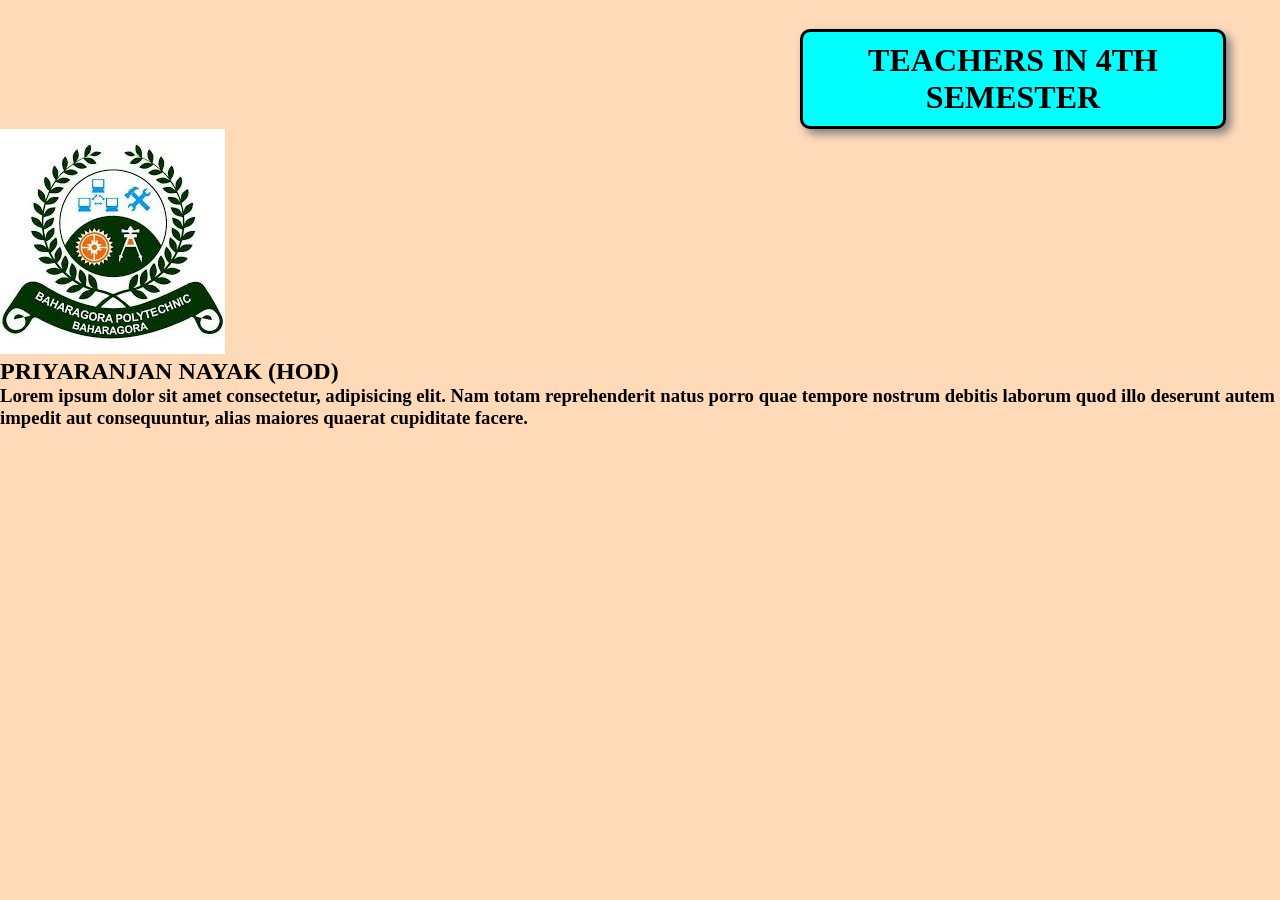
==== about.html @ b99c2242 "adding  hover" ====
<!DOCTYPE html>
<html lang="en">

<head>
    <meta charset="UTF-8">
    <meta name="viewport" content="width=device-width, initial-scale=1.0">
    <title>About baharagora polytechnic college</title>
    <link rel="stylesheet" href="style.css">
</head>
<style>
    .teacher h1 {
        text-align: center;
        border: 3px solid black;
        border-radius: 10px;
        padding: 10px;
        width: 400px;
        margin-left: 800px;
        background-color: cyan;
        box-shadow: 5px 5px 10px gray;
    }
</style>

<body class="body">
    <header class="teacher">
        <h1> TEACHERS IN 4TH SEMESTER</h1>
        <div>
            <img src="baharagorapolytechnic.jpg" alt="ist teacher" >
            <h2>PRIYARANJAN NAYAK (HOD)</h2>
            <H3>Lorem ipsum dolor sit amet consectetur, adipisicing elit. Nam totam reprehenderit natus porro quae
                tempore nostrum debitis laborum quod illo deserunt autem impedit aut consequuntur, alias maiores quaerat
                cupiditate facere.</H3>
        </div>
    </header>
</body>

</html>
---- style.css ----
* {
    margin: 0;
    padding: 0;
    block-size: auto;


}

.imgv {
    display: flex;
    justify-content: center;
    align-items: center;
    margin: 0 auto;
    gap: 1%;
    margin-top: 3vh;
}

.img1 {
    height: 58vh;
}

.im {
    height: 63vh;

}

.im2 {
    height: 66vh;


}

.img3 {
    height: 58vh;
}

.header {
    margin: 0 auto;
    margin-bottom: 30px;
    margin-top: 3vh;
    width: 95%;
    height: 5vh;
    border: px solid black;
    background-color: peachpuff;
    display: flex;
    justify-content: right;
    align-items: center;
    padding-right: 30px;
    box-shadow: 0px 0px 10px 0px rgb(0, 24, 24);



    border-radius: 10px;
    gap: 3rem;
}

.hea {
    text-decoration: none;
    color: black;
    font-size: 20px;
    background-color: peachpuff;
    border-radius: 12px;
    padding: 1px 9px;
    box-shadow: rgb(74, 70, 63) 1px 2px 10px 2px;


}

.footer {
    background-color: black;
}

.last {
    margin-top: 6vh;
    font-size: medium;
    color: bisque;

}

.hea:hover {
    background: white;
}





@media (max-width: 500px) {

    div {
        flex-wrap: wrap;
        margin-top: 3vh;

    }

    .header {
        justify-content: center;
        width: 90%;
        margin-bottom: 33px;

    }

    .im {
        height: 50vh;
        width: 100%;
    }

    .img1 {
        height: 50vh;
        width: 99%;
        margin-bottom: 10px;
    }

    .img3 {
        width: 99%;
    }

    .img5 {
        width: 100%;
    }

    .im2 {
        width: 99%;
        height: 40vh;
    }

    .imm {
        width: 100%;
    }

    .hea {
        text-align: center;
        width: 40px;
        height: 10px;
        padding: 1px 10px 7px;
        font-size: 14px;
        margin-bottom: 10px;
        margin-top: 8px;
        margin-left: 3px;
        margin-right: -11px;

    }

    .hea:hover {
        background: cyan;
    }


    .last {
        margin-top: 6vh;
        font-size: medium;
        color: bisque;

    }

    .bahera {
        width: 90%;
        font-size: 22px !important;
        margin-bottom: 30px;
        color: rgb(255, 62, 3);
        border: 4px solid black;
        box-shadow: 4px 4px 10px 0px rgb(9, 230, 230);
        box-sizing: border-box;
        border-radius: 10px;
        margin-left: 5%;




    }




    body {
        width: 100%;
        text-align: center;
        margin: auto;

    }




}

.bahera {
    text-align: center;
    font-size: 44px;
    padding: 15px;
    margin-bottom: 10px;


}

.imglog {
    margin: 10px;


}

.log0 {
    width: 250px;
    height: 250px;
    border-radius: 50%;
}

.footer {
    border: black;
    background-color: black;
    color: white;
    text-align: center;
    font-size: x-large;
    padding-bottom: 40px;
    padding-top: 30px;
    margin-top: 1px;
}

.body {
    background-color: peachpuff;
    padding-top: 27px;
    margin-top: 2px;

}
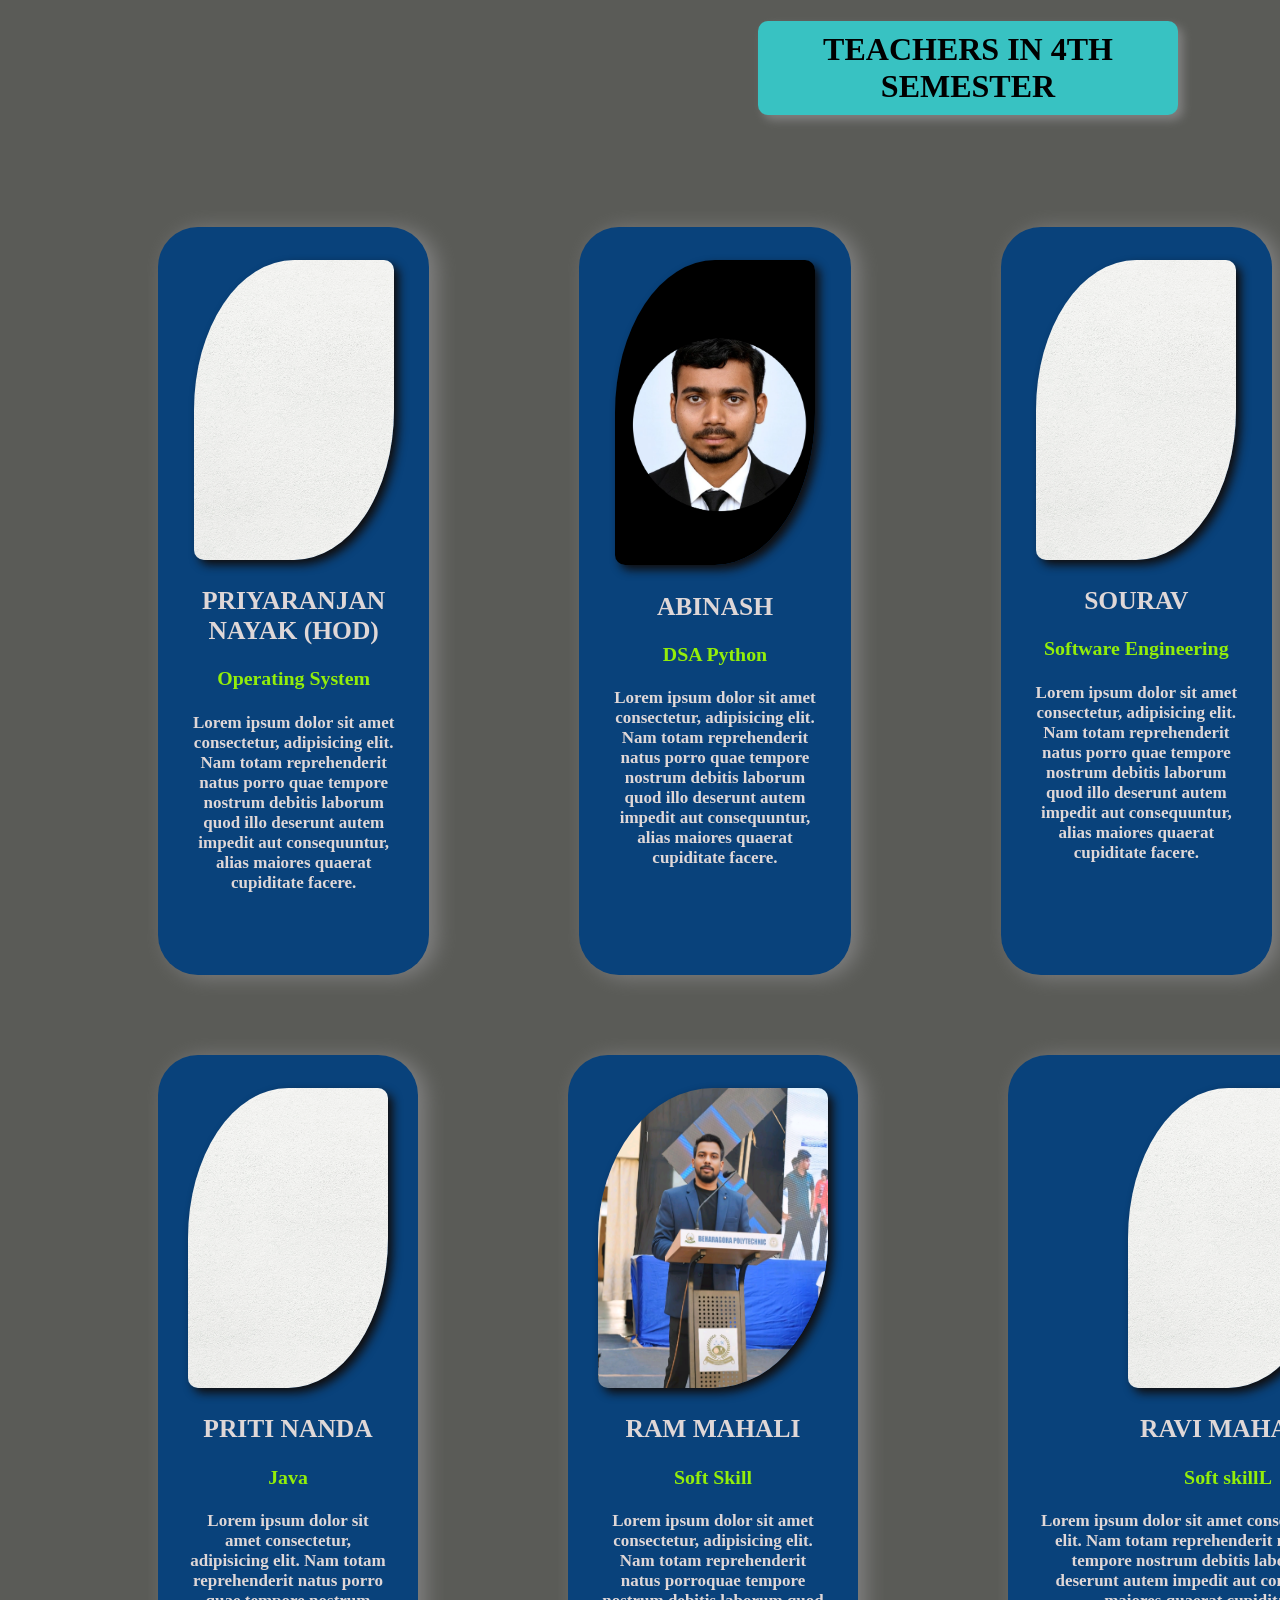
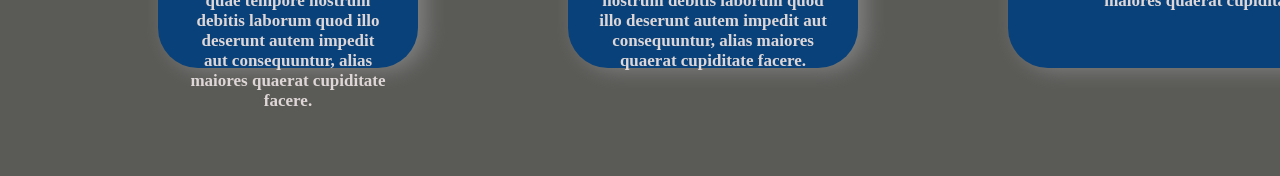
==== commit 1884d987: "adding about page" ====
--- a/about.html
+++ b/about.html
@@ -5,30 +5,76 @@
     <meta charset="UTF-8">
     <meta name="viewport" content="width=device-width, initial-scale=1.0">
     <title>About baharagora polytechnic college</title>
-    <link rel="stylesheet" href="style.css">
+    <link rel="stylesheet" href="about.css">
 </head>
-<style>
-    .teacher h1 {
-        text-align: center;
-        border: 3px solid black;
-        border-radius: 10px;
-        padding: 10px;
-        width: 400px;
-        margin-left: 800px;
-        background-color: cyan;
-        box-shadow: 5px 5px 10px gray;
-    }
-</style>
-
-<body class="body">
+<body class="body1">
     <header class="teacher">
         <h1> TEACHERS IN 4TH SEMESTER</h1>
-        <div>
-            <img src="baharagorapolytechnic.jpg" alt="ist teacher" >
-            <h2>PRIYARANJAN NAYAK (HOD)</h2>
-            <H3>Lorem ipsum dolor sit amet consectetur, adipisicing elit. Nam totam reprehenderit natus porro quae
-                tempore nostrum debitis laborum quod illo deserunt autem impedit aut consequuntur, alias maiores quaerat
-                cupiditate facere.</H3>
+        <div class="nav">
+            <div class="teachers priya">
+                <img src="whiteback.jpeg" alt="ist teacher" class="pic">
+                <h2>PRIYARANJAN NAYAK (HOD)</h2>
+                <h3>Operating System</h3>
+                <H4>Lorem ipsum dolor sit amet consectetur, adipisicing elit. Nam totam reprehenderit natus porro quae
+                    tempore nostrum debitis laborum quod illo deserunt autem impedit aut consequuntur, alias maiores
+                    quaerat
+                    cupiditate facere.</H4>
+            </div>
+
+            <div class="teachers">
+                <img src="abinash.png" alt="2nd teacher " class="pic"></img>
+                <h2>ABINASH</h2>
+                <h3>DSA Python</h3>
+                <H4>Lorem ipsum dolor sit amet consectetur, adipisicing elit. Nam totam reprehenderit natus porro quae
+                    tempore nostrum debitis laborum quod illo deserunt autem impedit aut consequuntur, alias maiores
+                    quaerat
+                    cupiditate facere.</H4>
+            </div>
+
+            <div class="teachers">
+                <img src="whiteback.jpeg" alt="3rd teacher" class="pic"></img>
+                <h2>SOURAV</h2>
+                <h3>Software Engineering</h3>
+                <H4>Lorem ipsum dolor sit amet consectetur, adipisicing elit. Nam totam reprehenderit natus porro quae
+                    tempore nostrum debitis laborum quod illo deserunt autem impedit aut consequuntur, alias maiores
+                    quaerat
+                    cupiditate facere.</H4>
+            </div>
+        </div>
+        <div class="nav">
+            <div class="teachers1">
+                <img src="whiteback.jpeg" alt="4th teacher" class="pic">
+                <h2>PRITI NANDA</h2>
+                <h3>Java</h3>
+                <H4>Lorem ipsum dolor sit amet consectetur, adipisicing elit. Nam totam reprehenderit natus porro quae
+                    tempore nostrum debitis laborum quod illo deserunt autem impedit aut consequuntur, alias maiores
+                    quaerat
+                    cupiditate facere.</H4>
+            </div>
+
+
+            <div class="teachers1">
+                <img src="Ramsir.png" alt="5th teacher" class="pic picr">
+                <h2>RAM MAHALI</h2>
+                <h3>Soft Skill</h3>
+                <H4>Lorem ipsum dolor sit amet consectetur, adipisicing elit. Nam totam reprehenderit natus porroquae
+                    tempore nostrum debitis laborum quod illo deserunt autem impedit aut consequuntur, alias maiores
+                    quaerat
+                    cupiditate facere.</H4>
+            </div>
+
+            <div>
+                <div class="teachers1">
+                    <img src="whiteback.jpeg" alt="6th teacher" class="pic">
+                    <h2>RAVI MAHALI</h2>
+                    <h3>Soft skillL</h3>
+                    <H4>Lorem ipsum dolor sit amet consectetur, adipisicing elit. Nam totam reprehenderit natus porro
+                        quae
+                        tempore nostrum debitis laborum quod illo deserunt autem impedit aut consequuntur, alias maiores
+                        quaerat
+                        cupiditate facere.</H4>
+                </div>
+            </div>
         </div>
     </header>
 </body>
--- a/about.css
+++ b/about.css
@@ -0,0 +1,139 @@
+.body1 {
+    background-color: rgb(90, 91, 87);
+
+}
+
+.teacher h1 {
+    text-align: center;
+    border-radius: 10px;
+    padding: 10px;
+    width: 400px;
+    margin-left: 750px;
+    background-color: rgb(56, 194, 194);
+    box-shadow: 5px 5px 10px gray;
+}
+
+.pic {
+    width: 200px;
+    justify-content: center;
+    margin-top: 30px;
+    border-radius: 50% 10px;
+    box-shadow: 5px 5px 10px rgb(17, 14, 14);
+
+}
+
+.picr {
+    height: 300px;
+    width: 230px;
+}
+
+.teachers {
+    justify-content: center;
+    text-align: center;
+    margin-left: 150px;
+    padding: 3px 30px 60px;
+    background-color: rgb(9, 66, 123);
+    width: 380px;
+    color: rgb(223, 215, 215);
+    box-shadow: 8px 2px 20px gray;
+    margin-top: 90px;
+    font-size: 17px;
+    border-radius: 40px;
+
+
+}
+
+.teachers:hover {
+    transform: scale(1.08);
+    box-shadow: 10px 10px 20px rgb(190, 95, 95);
+}
+
+.teachers h3 {
+    color: rgb(147, 238, 10);
+    margin-top: 10px;
+    margin-bottom: 10px;
+}
+
+.teachers1 {
+    text-align: center;
+    margin-left: 150px;
+    padding: 3px 30px 150px;
+    background-color: rgb(9, 66, 123);
+    color: rgb(223, 215, 215);
+
+    width: 380px;
+    height: 460px;
+    box-shadow: 8px 2px 20px gray;
+    margin-top: 80px;
+    font-size: 17px;
+    border-radius: 40px;
+    margin-bottom: 100px;
+}
+
+.teachers1 h3 {
+    color: rgb(147, 238, 10);
+    margin-top: 10px;
+    margin-bottom: 10px;
+}
+
+.teachers1:hover {
+    transform: scale(1.08);
+    box-shadow: 10px 10px 20px rgb(190, 95, 95);
+}
+
+.nav {
+    display: flex;
+}
+
+@media (max-width: 500px){
+    * .teacher h1 {
+        width: 90%;
+        padding: 12px 20px 10px;
+        margin-left: 13px;
+        margin:20px auto;
+        font-size: 20px;
+
+    }
+
+    .nav{
+        flex-direction: column;
+    }
+
+    .teachers,
+    .teachers1{
+        width: 90%;
+        height: auto;
+        margin: 20px 0;
+        padding: 20px;
+        border-radius: 25px;
+    }
+
+    .pic{
+        width: 140px;
+        height: 140px;
+        object-fit: cover;
+    }
+
+    .picr{
+        width: 160px;
+        height: 200px;
+    }
+
+    .teachers h2,
+    .teachers1 h2{
+        font-size: 20px;
+        margin-top: 10px;
+    }
+
+    .teachers h3,
+    .teachers1 h3{
+        font-size: 16px;
+    }
+
+    .teachers h4,
+    .teachers1 h4{
+        font-size: 14px;
+        line-height: 1.5;
+    }
+}
+
